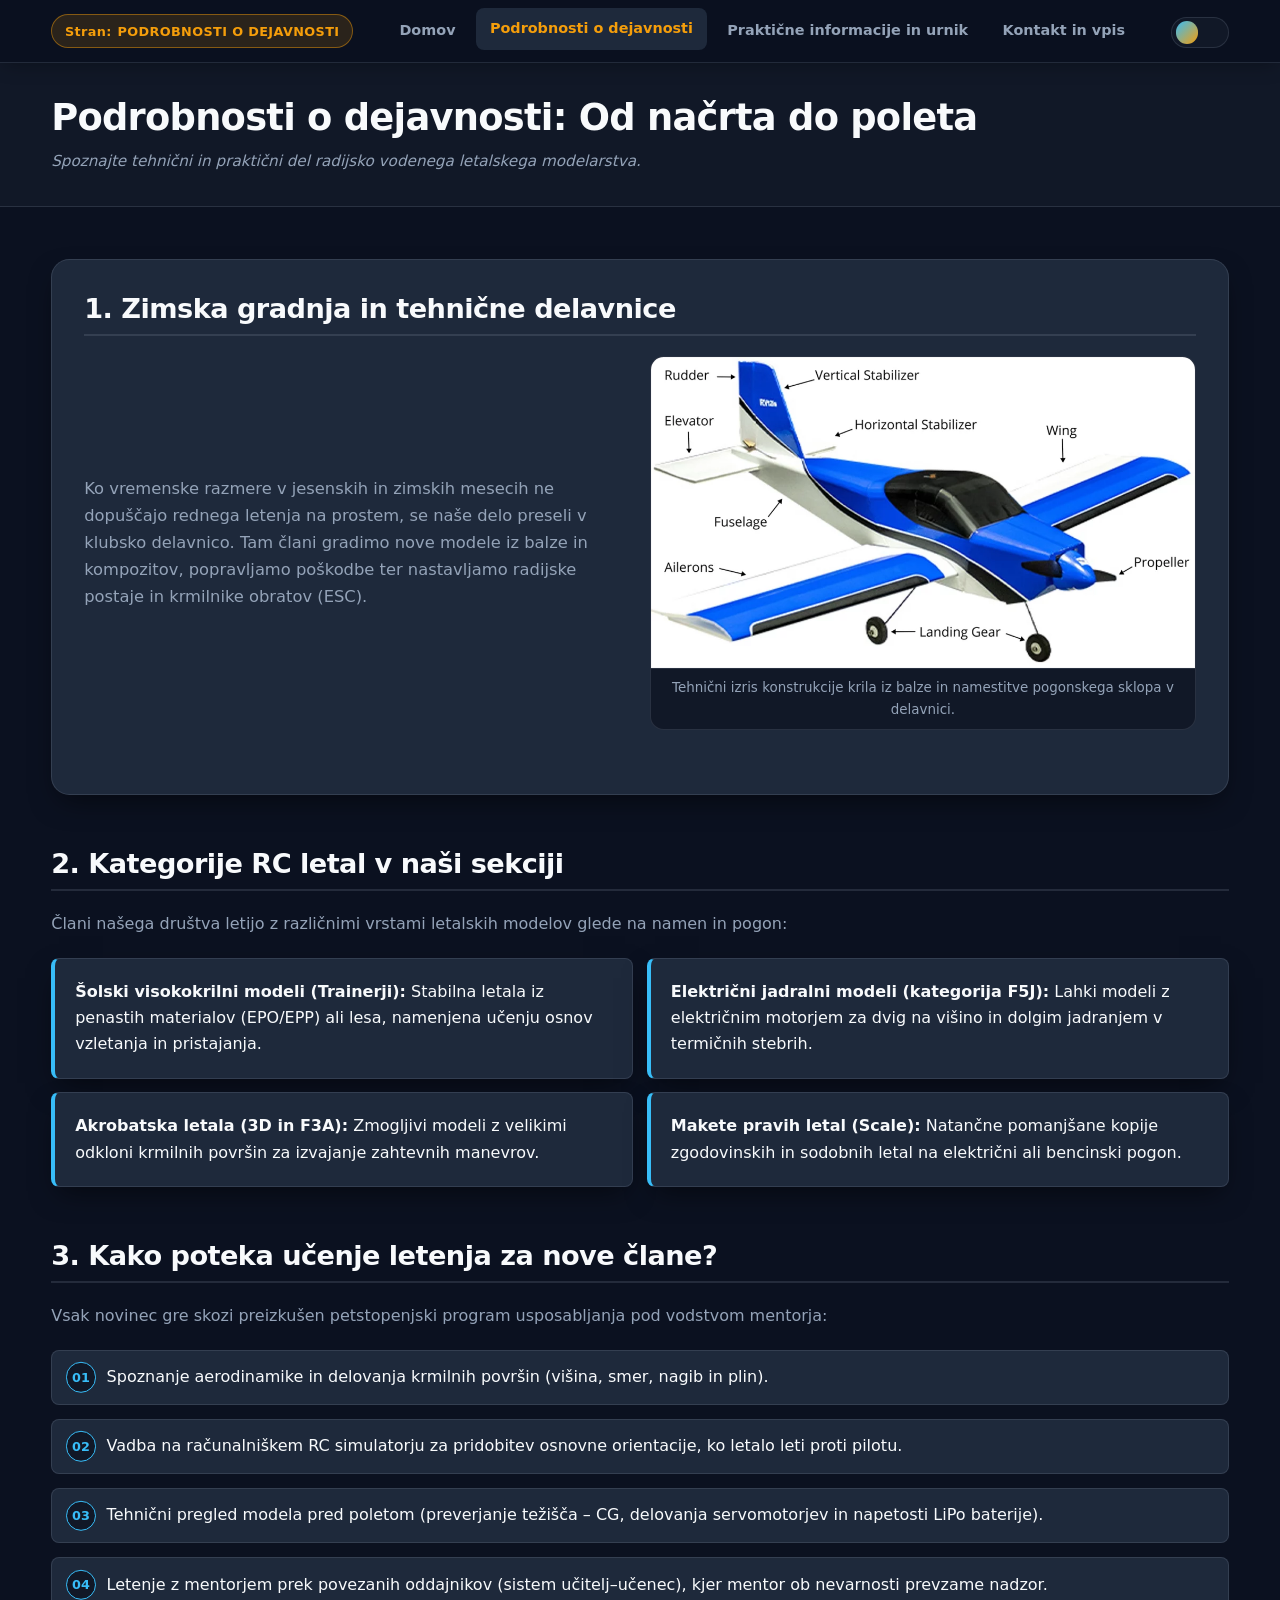
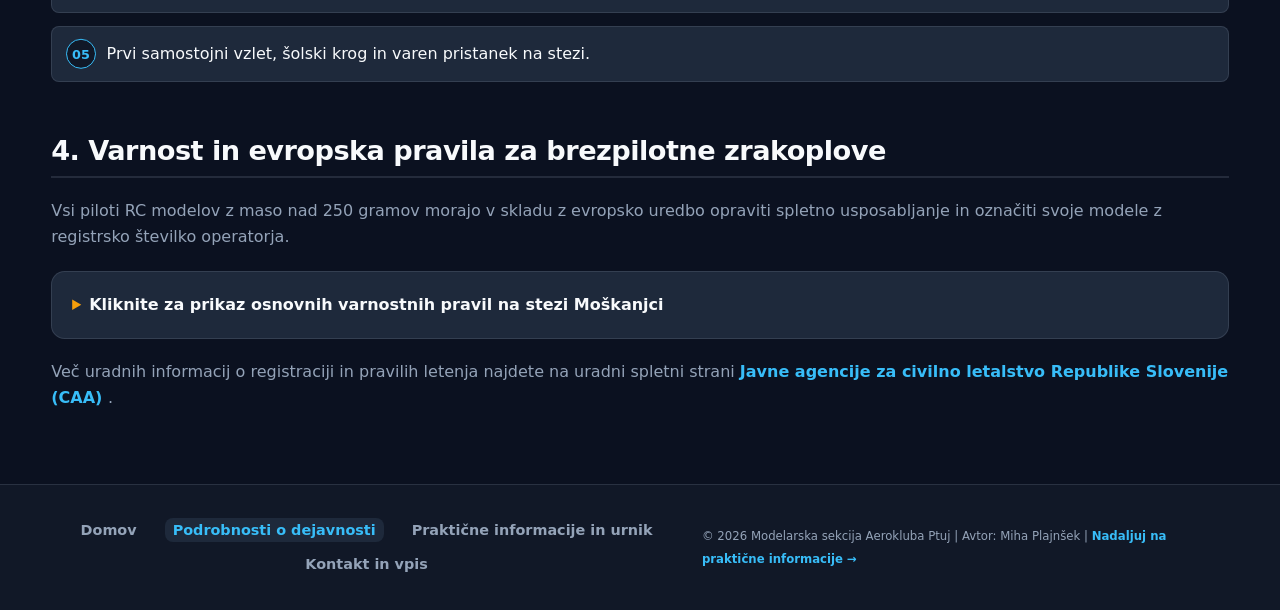
==== dejavnost.html @ 010ddc5e "CSS in popravki alt pri slikah" ====
<!DOCTYPE html>
<html lang="sl">
<head>
    <meta charset="UTF-8">
    <meta name="viewport" content="width=device-width, initial-scale=1.0">
    <meta name="description" content="Podrobna predstavitev dejavnosti RC modelarstva: kategorije letal, potek delavnic in varnostna pravila letenja.">
    <meta name="author" content="Miha Plajnšek">
    <title>RC Modelarstvo Ptuj – Podrobnosti o dejavnosti</title>
    <!-- // Skupna CSS datoteka -->
    <link rel="stylesheet" href="CSS/style.css">
    <!-- // Unikatna CSS datoteka za podstran Dejavnost -->
    <link rel="stylesheet" href="CSS/dejavnost.css">
</head>
<body>

    <!--
    //**********************************************************
    // Pripeta zgornja vrstica (Sticky Top Bar):               *
    // Rumeni napis trenutne strani, Pure-CSS DDL meni in tema *
    //**********************************************************
    -->
    <nav class="pripeta-vrstica" aria-label="Glavna navigacija">
        <div class="vsebnik pripeta-notranjost">
            <!-- // Rumeni napis, ki je vedno pripet na vrhu in kaže trenutno stran -->
            <span class="znacka-sekcije">Stran: <strong>Podrobnosti o dejavnosti</strong></span>

            <div class="pripeta-kontrole">
                <!-- // Pure-CSS DDL (spustni meni) za mobilne zaslone brez JS -->
                <input type="checkbox" id="meni-ddl-stikalo" class="skrit-checkbox" aria-label="Odpri navigacijski meni">
                <label for="meni-ddl-stikalo" class="meni-ddl-gumb">
                    <span class="ddl-tekst">Meni</span>
                    <span class="ddl-puscica" aria-hidden="true"></span>
                </label>

                <!-- // Pure-CSS Light/Dark stikalo brez JavaScripta -->
                <div class="tema-preklopnik">
                    <input type="checkbox" id="tema-stikalo" class="skrit-checkbox" aria-label="Preklopi med temnim in svetlim načinom">
                    <label for="tema-stikalo" class="tema-oznaka" title="Preklopi svetli / temni način">
                        <span class="tema-ikona" aria-hidden="true"></span>
                        <span class="tema-ikona" aria-hidden="true"></span>
                        <span class="tema-kroglica"></span>
                    </label>
                </div>
            </div>

            <!-- // Navigacijske povezave (DDL spustni seznam na mobilu, vrstica na namizju) -->
            <ul class="nav-seznam">
                <li><a href="index.html">Domov</a></li>
                <li><a href="dejavnost.html" aria-current="page" class="aktiven">Podrobnosti o dejavnosti</a></li>
                <li><a href="informacije.html">Praktične informacije in urnik</a></li>
                <li><a href="kontakt.html">Kontakt in vpis</a></li>
            </ul>
        </div>
    </nav>

    <!--
    //**********************************************************
    // Glava strani z naslovom (se normalno odrola ob drsenju) *
    //**********************************************************
    -->
    <header class="glava-strani">
        <div class="vsebnik glava-vrstica">
            <div class="glava-naslovni-del">
                <h1 id="dejavnost-glavni-naslov">Podrobnosti o dejavnosti: Od načrta do poleta</h1>
                <p id="dejavnost-podnaslov" class="glava-podnaslov"><em>Spoznajte tehnični in praktični del radijsko vodenega letalskega modelarstva.</em></p>
            </div>
        </div>
    </header>

    <!--
    //**********************************************************
    // Glavna vsebina podstrani Dejavnost (dejavnost.html)     *
    //**********************************************************
    -->
    <main class="vsebnik">

        <!-- // 1. SKLOP: Kombinacija slike in besedila + tehnična skica -->
        <section id="delavnica">
            <h2 id="naslov-delavnica">1. Zimska gradnja in tehnične delavnice</h2>

            <div id="delavnica-slika-besedilo">
                <div id="delavnica-opisni-del">
                    <p id="odstavek-delavnica">
                        Ko vremenske razmere v jesenskih in zimskih mesecih ne dopuščajo rednega letenja na prostem, 
                        se naše delo preseli v klubsko delavnico. Tam člani gradimo nove modele iz balze in kompozitov, 
                        popravljamo poškodbe ter nastavljamo radijske postaje in krmilnike obratov (ESC).
                    </p>
                </div>

                <figure id="delavnica-fotografija">
                    <img 
                        id="slika-delavnica" 
                        src="Slike/rc-plane.webp" 
                        alt=" [ Propeler in brezkrtačni motor ]
                                       |
                                     __|__
               Krilo (nagib) -------/  |  \------- Krilo (nagib)
                ===================[ TRUP ]===================
                                       |
                                       |--- Trup (baterija LiPo + sprejemnik)
                                       |
                              ---------+--------- Višinsko krmilo
                                       |
                                  Smerno krmilo">
                    <figcaption id="opis-slike-delavnica">
                        Tehnični izris konstrukcije krila iz balze in namestitve pogonskega sklopa v delavnici.
                    </figcaption>
                </figure>
            </div>
        </section>

        <!-- // 2. SKLOP: Kategorije RC letal (oblikovan neurejen seznam) -->
        <section id="kategorije-modelov">
            <h2 id="naslov-kategorije">2. Kategorije RC letal v naši sekciji</h2>
            <p id="uvod-kategorije">Člani našega društva letijo z različnimi vrstami letalskih modelov glede na namen in pogon:</p>
            <ul id="seznam-kategorij">
                <li id="kategorija-trainer"><strong>Šolski visokokrilni modeli (Trainerji):</strong> Stabilna letala iz penastih materialov (EPO/EPP) ali lesa, namenjena učenju osnov vzletanja in pristajanja.</li>
                <li id="kategorija-f5j"><strong>Električni jadralni modeli (kategorija F5J):</strong> Lahki modeli z električnim motorjem za dvig na višino in dolgim jadranjem v termičnih stebrih.</li>
                <li id="kategorija-3d"><strong>Akrobatska letala (3D in F3A):</strong> Zmogljivi modeli z velikimi odkloni krmilnih površin za izvajanje zahtevnih manevrov.</li>
                <li id="kategorija-scale"><strong>Makete pravih letal (Scale):</strong> Natančne pomanjšane kopije zgodovinskih in sodobnih letal na električni ali bencinski pogon.</li>
            </ul>
        </section>

        <!-- // 3. SKLOP: Šola letenja (oblikovan oštevilčen seznam korakov) -->
        <section id="sola-letenja">
            <h2 id="naslov-sola">3. Kako poteka učenje letenja za nove člane?</h2>
            <p id="uvod-sola">Vsak novinec gre skozi preizkušen petstopenjski program usposabljanja pod vodstvom mentorja:</p>
            <ol id="koraki-ucenja">
                <li id="korak-1">Spoznanje aerodinamike in delovanja krmilnih površin (višina, smer, nagib in plin).</li>
                <li id="korak-2">Vadba na računalniškem RC simulatorju za pridobitev osnovne orientacije, ko letalo leti proti pilotu.</li>
                <li id="korak-3">Tehnični pregled modela pred poletom (preverjanje težišča – CG, delovanja servomotorjev in napetosti LiPo baterije).</li>
                <li id="korak-4">Letenje z mentorjem prek povezanih oddajnikov (sistem učitelj–učenec), kjer mentor ob nevarnosti prevzame nadzor.</li>
                <li id="korak-5">Prvi samostojni vzlet, šolski krog in varen pristanek na stezi.</li>
            </ol>
        </section>

        <!-- // 4. SKLOP: Zakonodaja in varnostna pravila (details harmonika brez JS) -->
        <section id="zakonodaja">
            <h2 id="naslov-zakonodaja">4. Varnost in evropska pravila za brezpilotne zrakoplove</h2>
            <p id="uvod-zakonodaja">
                Vsi piloti RC modelov z maso nad 250 gramov morajo v skladu z evropsko uredbo opraviti 
                spletno usposabljanje in označiti svoje modele z registrsko številko operatorja.
            </p>
            <details id="varnostna-harmonika">
                <summary id="varnostni-povzetek"><strong>Kliknite za prikaz osnovnih varnostnih pravil na stezi Moškanjci</strong></summary>
                <ul id="seznam-varnostnih-pravil">
                    <li id="pravilo-1">Najvišja dovoljena višina letenja v coni letališča je 120 metrov nad terenom.</li>
                    <li id="pravilo-2">Prepovedano je letenje nad parkiriščem, hangarji in skupinami ljudi.</li>
                    <li id="pravilo-3">Pred vklopom oddajnika in priklopom pogonske baterije mora pilot preveriti prostost vzletne steze.</li>
                </ul>
            </details>
            <p id="caa-povezava-odstavek">
                Več uradnih informacij o registraciji in pravilih letenja najdete na uradni spletni strani 
                <a href="https://www.caa.si/brezpilotni-zrakoplovi.html" id="zunanja-povezava-caa" target="_blank" rel="noopener noreferrer">
                    Javne agencije za civilno letalstvo Republike Slovenije (CAA)
                </a>.
            </p>
        </section>

    </main>

    <!--
    //**********************************************************
    // Noga spletne strani s spodnjo (footer) navigacijo       *
    //**********************************************************
    -->
    <footer class="noga-strani">
        <div class="vsebnik noga-notranjost">
            <nav class="noga-navigacija" aria-label="Spodnja navigacija">
                <ul class="noga-seznam">
                    <li><a href="index.html">Domov</a></li>
                    <li><a href="dejavnost.html" aria-current="page" class="aktiven">Podrobnosti o dejavnosti</a></li>
                    <li><a href="informacije.html">Praktične informacije in urnik</a></li>
                    <li><a href="kontakt.html">Kontakt in vpis</a></li>
                </ul>
            </nav>
            <p class="noga-avtorske">
                <small>&copy; 2026 Modelarska sekcija Aerokluba Ptuj | Avtor: Miha Plajnšek | <a href="informacije.html">Nadaljuj na praktične informacije &rarr;</a></small>
            </p>
        </div>
    </footer>

</body>
</html>
---- CSS/style.css ----
/*
//**********************************************************
// Skupna CSS datoteka (CSS/style.css)                     *
// Projekt: Modelarska sekcija Aerokluba Ptuj - RC Letala  *
// Avtor: Miha Plajnšek                                    *
//**********************************************************
*/

/*
//**********************************************************
// 1. CSS spremenljivke: Barvna paleta, tipografija, razmiki*
// Privzeta tema: Sleek Aviation Dark Mode                 *
//**********************************************************
*/
:root {
    /* // Barvna paleta - Temni način (privzeto) */
    --barva-ozadje: #0b1120;
    --barva-povrsina: #111827;
    --barva-kartica: #1e293b;
    --barva-glava: rgba(11, 17, 32, 0.90);
    --barva-besedilo: #f8fafc;
    --barva-besedilo-sekundarno: #94a3b8;
    --barva-primarna: #38bdf8;
    --barva-primarna-temna: #0284c7;
    --barva-sekundarna: #f59e0b;
    --barva-rob: rgba(148, 163, 184, 0.18);
    --barva-fokus: rgba(56, 189, 248, 0.35);
    --senca-kartica: 0 12px 28px -8px rgba(0, 0, 0, 0.55);

    /* // Sistem razmikov (Spacing scale) */
    --razmik-xs: 0.5rem;
    --razmik-sm: 0.85rem;
    --razmik-md: 1.25rem;
    --razmik-lg: 2rem;
    --razmik-xl: 3.25rem;

    /* // Tipografija in zaobljenost */
    --pisava-osnovna: 'Inter', system-ui, -apple-system, BlinkMacSystemFont, 'Segoe UI', Roboto, sans-serif;
    --pisava-mono: 'JetBrains Mono', 'Fira Code', Consolas, monospace;
    --radij-sm: 0.5rem;
    --radij-md: 0.85rem;
    --radij-lg: 1.15rem;
    --sirina-vsebine: 1180px;
    --prehod: 0.25s cubic-bezier(0.4, 0, 0.2, 1);
}

/*
//**********************************************************
// 2. Pure CSS preklop na Svetli način (Light Mode)        *
// Uporablja sodoben CSS selektor :has() brez JavaScripta  *
//**********************************************************
*/
:root:has(#tema-stikalo:checked) {
    --barva-ozadje: #f8fafc;
    --barva-povrsina: #e2e8f0;
    --barva-kartica: #ffffff;
    --barva-glava: rgba(248, 250, 252, 0.92);
    --barva-besedilo: #0f172a;
    --barva-besedilo-sekundarno: #475569;
    --barva-primarna: #0284c7;
    --barva-primarna-temna: #0369a1;
    --barva-sekundarna: #d97706;
    --barva-rob: rgba(15, 23, 42, 0.14);
    --barva-fokus: rgba(2, 132, 199, 0.28);
    --senca-kartica: 0 10px 24px -6px rgba(15, 23, 42, 0.08);
}

/*
//**********************************************************
// 3. Osnovna ponastavitev in globalne nastavitve          *
//**********************************************************
*/
*,
*::before,
*::after {
    box-sizing: border-box;
    margin: 0;
    padding: 0;
}

html {
    scroll-behavior: smooth;
    font-size: 16px;
}

body {
    font-family: var(--pisava-osnovna);
    background-color: var(--barva-ozadje);
    color: var(--barva-besedilo);
    line-height: 1.65;
    min-height: 100vh;
    display: flex;
    flex-direction: column;
    overflow-x: hidden;
    transition: background-color var(--prehod), color var(--prehod);
}

/* // Prilagodljive slike (brez neželenega vodoravnega pomikanja) */
img,
svg {
    max-width: 100%;
    height: auto;
    display: block;
}

/* // Osnovna vizualna hierarhija naslovov in besedila */
h1, h2, h3 {
    line-height: 1.25;
    font-weight: 800;
    letter-spacing: -0.02em;
    color: var(--barva-besedilo);
}

h1 {
    font-size: clamp(1.5rem, 4vw, 2.3rem);
    margin-bottom: var(--razmik-xs);
}

h2 {
    font-size: clamp(1.25rem, 3vw, 1.7rem);
    margin-bottom: var(--razmik-md);
    padding-bottom: var(--razmik-xs);
    border-bottom: 2px solid var(--barva-rob);
    display: flex;
    align-items: center;
    gap: var(--razmik-xs);
}

h3 {
    font-size: 1.2rem;
    margin-bottom: var(--razmik-xs);
    color: var(--barva-primarna);
}

p {
    margin-bottom: var(--razmik-md);
    color: var(--barva-besedilo-sekundarno);
}

strong {
    color: var(--barva-besedilo);
}

a {
    color: var(--barva-primarna);
    text-decoration: none;
    font-weight: 600;
    transition: color var(--prehod), transform var(--prehod);
}

a:hover {
    color: var(--barva-sekundarna);
}

a:focus-visible {
    outline: 3px solid var(--barva-primarna);
    outline-offset: 3px;
    border-radius: 4px;
}

/* // Glavni vsebnik vsebine */
.vsebnik {
    width: min(var(--sirina-vsebine), 92%);
    margin-inline: auto;
}

main.vsebnik {
    flex: 1;
    padding-block: var(--razmik-lg);
    display: flex;
    flex-direction: column;
    gap: var(--razmik-xl);
}

/*
//**********************************************************
// 4. Pripeta zgornja vrstica (Sticky Top Bar)             *
// Na mobilu pripeta SAMO rumena značka strani + DDL meni, *
// medtem ko se velika glava z naslovom normalno odrola!   *
//**********************************************************
*/
.pripeta-vrstica {
    position: sticky;
    top: 0;
    z-index: 1000;
    background: var(--barva-glava);
    backdrop-filter: blur(14px);
    border-bottom: 1px solid var(--barva-rob);
    box-shadow: 0 4px 20px -4px rgba(0, 0, 0, 0.35);
}

.pripeta-notranjost {
    display: flex;
    flex-wrap: wrap;
    align-items: center;
    justify-content: space-between;
    gap: var(--razmik-xs);
    padding-block: 0.6rem;
}

/* // Rumeni napis (značka), ki kaže na kateri strani se nahajaš */
.znacka-sekcije {
    display: inline-flex;
    align-items: center;
    gap: 0.35rem;
    font-size: 0.8rem;
    font-weight: 700;
    letter-spacing: 0.03em;
    color: var(--barva-sekundarna);
    background: rgba(245, 158, 11, 0.14);
    border: 1px solid rgba(245, 158, 11, 0.45);
    padding: 0.35rem 0.8rem;
    border-radius: 999px;
    white-space: nowrap;
}

.znacka-sekcije strong {
    color: var(--barva-sekundarna);
    text-transform: uppercase;
}

/* // Desni sklop kontrol v pripeti vrstici (DDL gumb + stikalo za temo) */
.pripeta-kontrole {
    display: flex;
    align-items: center;
    gap: 0.55rem;
}

.skrit-checkbox {
    position: absolute;
    opacity: 0;
    width: 0;
    height: 0;
}

/* // Pure-CSS DDL (Dropdown) gumb za mobilno navigacijo */
.meni-ddl-gumb {
    display: inline-flex;
    align-items: center;
    gap: 0.4rem;
    padding: 0.38rem 0.85rem;
    background: var(--barva-kartica);
    color: var(--barva-besedilo);
    border: 1px solid var(--barva-rob);
    border-radius: 999px;
    font-size: 0.84rem;
    font-weight: 700;
    cursor: pointer;
    user-select: none;
    transition: border-color var(--prehod), background-color var(--prehod), color var(--prehod);
}

.meni-ddl-gumb:hover {
    border-color: var(--barva-primarna);
    color: var(--barva-primarna);
}

.ddl-puscica {
    display: inline-block;
    font-size: 0.8rem;
    transition: transform var(--prehod);
}

/* // Ko je DDL odklopljen, zavrti puščico in obarvaj gumb */
#meni-ddl-stikalo:checked + .meni-ddl-gumb {
    border-color: var(--barva-sekundarna);
    color: var(--barva-sekundarna);
    background: rgba(245, 158, 11, 0.12);
}

#meni-ddl-stikalo:checked + .meni-ddl-gumb .ddl-puscica {
    transform: rotate(180deg);
}

/* // Stikalo za preklop teme (Light / Dark) */
.tema-oznaka {
    position: relative;
    display: inline-flex;
    align-items: center;
    justify-content: space-between;
    width: 3.6rem;
    height: 1.9rem;
    padding: 0.22rem 0.4rem;
    background: var(--barva-povrsina);
    border: 1px solid var(--barva-rob);
    border-radius: 999px;
    cursor: pointer;
    user-select: none;
    transition: border-color var(--prehod), box-shadow var(--prehod);
}

.tema-oznaka:hover {
    border-color: var(--barva-primarna);
    box-shadow: 0 0 12px var(--barva-fokus);
}

.tema-ikona {
    font-size: 0.8rem;
    z-index: 1;
    line-height: 1;
}

.tema-kroglica {
    position: absolute;
    top: 0.2rem;
    left: 0.22rem;
    width: 1.38rem;
    height: 1.38rem;
    border-radius: 50%;
    background: linear-gradient(135deg, var(--barva-primarna), var(--barva-sekundarna));
    transition: transform var(--prehod);
}

#tema-stikalo:checked + .tema-oznaka .tema-kroglica {
    transform: translateX(1.65rem);
}

/* // Spustni DDL seznam strani na mobilnih napravah (privzeto zaprt) */
.nav-seznam {
    list-style: none;
    width: 100%;
    display: none;
    flex-direction: column;
    gap: 0.35rem;
    margin-top: 0.5rem;
    padding: 0.65rem;
    background: var(--barva-povrsina);
    border: 1px solid var(--barva-rob);
    border-radius: var(--radij-md);
    box-shadow: var(--senca-kartica);
}

/* // Ko uporabnik klikne na DDL gumb, se seznam prikaže */
.pripeta-notranjost:has(#meni-ddl-stikalo:checked) .nav-seznam {
    display: flex;
}

.nav-seznam a {
    display: block;
    padding: 0.55rem 0.9rem;
    border-radius: var(--radij-sm);
    color: var(--barva-besedilo-sekundarno);
    font-size: 0.9rem;
    transition: background-color var(--prehod), color var(--prehod), transform var(--prehod);
}

.nav-seznam a:hover,
.nav-seznam a.aktiven,
.nav-seznam a[aria-current="page"] {
    background: var(--barva-kartica);
    color: var(--barva-sekundarna);
    border-left: 3px solid var(--barva-sekundarna);
    transform: translateX(4px);
}

/*
//**********************************************************
// 5. Glava strani z naslovom (NI fixed/sticky, se odrola) *
//**********************************************************
*/
.glava-strani {
    background: var(--barva-povrsina);
    border-bottom: 1px solid var(--barva-rob);
    padding-block: var(--razmik-md);
}

.glava-podnaslov {
    margin-bottom: 0;
    font-size: 0.95rem;
}

/*
//**********************************************************
// 6. Skupni gumbi, kartice, polja (fieldset) in tabele    *
//**********************************************************
*/
.gumb-primarni,
.gumb-sekundarni {
    display: inline-flex;
    align-items: center;
    justify-content: center;
    padding: 0.75rem 1.4rem;
    border-radius: var(--radij-sm);
    font-weight: 700;
    font-size: 0.95rem;
    cursor: pointer;
    border: 1px solid transparent;
    transition: transform var(--prehod), box-shadow var(--prehod), background-color var(--prehod);
}

.gumb-primarni {
    background: linear-gradient(135deg, var(--barva-primarna), var(--barva-primarna-temna));
    color: #ffffff;
    box-shadow: 0 4px 15px var(--barva-fokus);
}

.gumb-primarni strong {
    color: #ffffff;
}

.gumb-primarni:hover {
    color: #ffffff;
    transform: translateY(-3px);
    box-shadow: 0 8px 22px var(--barva-fokus);
}

.gumb-sekundarni {
    background: var(--barva-kartica);
    color: var(--barva-besedilo);
    border-color: var(--barva-rob);
}

.gumb-sekundarni:hover {
    color: var(--barva-primarna);
    border-color: var(--barva-primarna);
    transform: translateY(-3px);
}

fieldset {
    background: var(--barva-kartica);
    border: 1px solid var(--barva-rob);
    border-radius: var(--radij-md);
    padding: var(--razmik-md);
    box-shadow: var(--senca-kartica);
}

legend {
    padding: 0.25rem 0.75rem;
    background: var(--barva-povrsina);
    border: 1px solid var(--barva-rob);
    border-radius: var(--radij-sm);
    color: var(--barva-primarna);
    font-size: 0.92rem;
}

/* // Drsni vsebnik za tabele na ozkih zaslonih */
.tabela-ovoj {
    width: 100%;
    overflow-x: auto;
    border-radius: var(--radij-md);
    border: 1px solid var(--barva-rob);
    background: var(--barva-kartica);
    box-shadow: var(--senca-kartica);
}

/*
//**********************************************************
// 7. Noga strani s spodnjo (footer) Flexbox navigacijo    *
//**********************************************************
*/
.noga-strani {
    background: var(--barva-povrsina);
    border-top: 1px solid var(--barva-rob);
    padding-block: var(--razmik-lg);
    margin-top: auto;
}

.noga-notranjost {
    display: flex;
    flex-direction: column;
    gap: var(--razmik-md);
    align-items: center;
    text-align: center;
}

.noga-seznam {
    list-style: none;
    display: flex;
    flex-wrap: wrap;
    justify-content: center;
    gap: var(--razmik-xs) var(--razmik-md);
}

.noga-seznam a {
    color: var(--barva-besedilo-sekundarno);
    font-size: 0.9rem;
    padding: 0.25rem 0.5rem;
    border-radius: var(--radij-sm);
}

.noga-seznam a:hover,
.noga-seznam a.aktiven {
    color: var(--barva-primarna);
    background: var(--barva-kartica);
}

.noga-avtorske {
    margin-bottom: 0;
    font-size: 0.88rem;
}

/*
//**********************************************************
// 8. Media Queries (Mobile-First odzivne prilagoditve)    *
// Mejni točki: 768px (tablice) in 1024px/1440px (namizje) *
//**********************************************************
*/
@media (min-width: 768px) {
    .glava-strani {
        padding-block: var(--razmik-lg);
    }

    fieldset {
        padding: var(--razmik-lg);
    }

    .noga-notranjost {
        flex-direction: row;
        justify-content: space-between;
        text-align: left;
    }
}

@media (min-width: 1024px) {
    /* // Na namizju skrijemo DDL gumb in prikažemo vodoravno Flexbox vrstico */
    .meni-ddl-gumb {
        display: none;
    }

    .pripeta-notranjost {
        flex-wrap: nowrap;
        padding-block: 0.65rem;
    }

    .znacka-sekcije {
        order: 1;
    }

    .nav-seznam {
        order: 2;
        display: flex !important;
        flex-direction: row;
        width: auto;
        margin-top: 0;
        padding: 0;
        background: transparent;
        border: none;
        box-shadow: none;
        gap: 0.35rem;
    }

    .nav-seznam a:hover,
    .nav-seznam a.aktiven,
    .nav-seznam a[aria-current="page"] {
        border-left: none;
        transform: translateY(-2px);
    }

    .pripeta-kontrole {
        order: 3;
    }

    main.vsebnik {
        padding-block: var(--razmik-xl);
    }
}
---- CSS/dejavnost.css ----
/*
//**********************************************************
// Unikatni stili za podstran Dejavnost (CSS/dejavnost.css)*
//**********************************************************
*/

/* // 1. Kombinacija slike in besedila v sklopu delavnice */
#delavnica {
    background: var(--barva-kartica);
    border: 1px solid var(--barva-rob);
    border-radius: var(--radij-lg);
    padding: var(--razmik-md);
    box-shadow: var(--senca-kartica);
}

#delavnica-slika-besedilo {
    display: grid;
    grid-template-columns: 1fr;
    gap: var(--razmik-md);
    align-items: center;
    margin-bottom: var(--razmik-lg);
}

#odstavek-delavnica {
    font-size: 1.02rem;
    margin-bottom: 0;
}

#delavnica-fotografija {
    background: var(--barva-povrsina);
    border: 1px solid var(--barva-rob);
    border-radius: var(--radij-md);
    overflow: hidden;
}

#opis-slike-delavnica {
    padding: var(--razmik-xs) var(--razmik-sm);
    font-size: 0.84rem;
    color: var(--barva-besedilo-sekundarno);
    text-align: center;
    border-top: 1px solid var(--barva-rob);
}

/* // Odzivna ASCII skica letala */
#skica-modela {
    background: var(--barva-povrsina);
    border: 1px solid var(--barva-rob);
    border-radius: var(--radij-md);
    padding: var(--razmik-md);
    overflow-x: auto;
}

#ascii-letalo {
    font-family: var(--pisava-mono);
    font-size: clamp(0.68rem, 1.8vw, 0.9rem);
    color: var(--barva-primarna);
    line-height: 1.35;
    margin-bottom: var(--razmik-xs);
}

#opis-skice {
    font-size: 0.88rem;
    color: var(--barva-besedilo-sekundarno);
    text-align: center;
}

/* // 2. Oblikovan seznam kategorij RC letal */
#seznam-kategorij {
    list-style: none;
    display: grid;
    grid-template-columns: 1fr;
    gap: var(--razmik-sm);
}

#kategorija-trainer,
#kategorija-f5j,
#kategorija-3d,
#kategorija-scale {
    background: var(--barva-kartica);
    border: 1px solid var(--barva-rob);
    border-left: 4px solid var(--barva-primarna);
    border-radius: var(--radij-sm);
    padding: var(--razmik-md);
    box-shadow: var(--senca-kartica);
    transition: transform var(--prehod), border-color var(--prehod);
}

#kategorija-trainer:hover,
#kategorija-f5j:hover,
#kategorija-3d:hover,
#kategorija-scale:hover {
    transform: translateX(6px);
    border-left-color: var(--barva-sekundarna);
}

/* // 3. Oblikovan oštevilčen seznam šole letenja */
#koraki-ucenja {
    list-style: none;
    counter-reset: korak-stevec;
    display: flex;
    flex-direction: column;
    gap: var(--razmik-sm);
}

#korak-1,
#korak-2,
#korak-3,
#korak-4,
#korak-5 {
    counter-increment: korak-stevec;
    position: relative;
    background: var(--barva-kartica);
    border: 1px solid var(--barva-rob);
    border-radius: var(--radij-sm);
    padding: var(--razmik-sm) var(--razmik-md) var(--razmik-sm) 3.4rem;
    transition: transform var(--prehod), border-color var(--prehod);
}

#korak-1::before,
#korak-2::before,
#korak-3::before,
#korak-4::before,
#korak-5::before {
    content: "0" counter(korak-stevec);
    position: absolute;
    left: 0.85rem;
    top: 50%;
    transform: translateY(-50%);
    width: 1.9rem;
    height: 1.9rem;
    border-radius: 50%;
    background: var(--barva-povrsina);
    border: 1px solid var(--barva-primarna);
    color: var(--barva-primarna);
    font-weight: 800;
    font-size: 0.8rem;
    display: flex;
    align-items: center;
    justify-content: center;
}

#korak-1:hover,
#korak-2:hover,
#korak-3:hover,
#korak-4:hover,
#korak-5:hover {
    transform: translateX(5px);
    border-color: var(--barva-primarna);
}

/* // 4. Varnostna pravila (details harmonika) */
#varnostna-harmonika {
    background: var(--barva-kartica);
    border: 1px solid var(--barva-rob);
    border-radius: var(--radij-md);
    padding: var(--razmik-md);
    margin-bottom: var(--razmik-md);
}

#varnostni-povzetek {
    cursor: pointer;
    color: var(--barva-sekundarna);
}

#seznam-varnostnih-pravil {
    margin-top: var(--razmik-sm);
    padding-left: 1.25rem;
    color: var(--barva-besedilo-sekundarno);
    display: flex;
    flex-direction: column;
    gap: 0.4rem;
}

@media (min-width: 768px) {
    #delavnica {
        padding: var(--razmik-lg);
    }

    #delavnica-slika-besedilo {
        grid-template-columns: 1fr 1fr;
    }

    #seznam-kategorij {
        grid-template-columns: repeat(2, 1fr);
    }
}
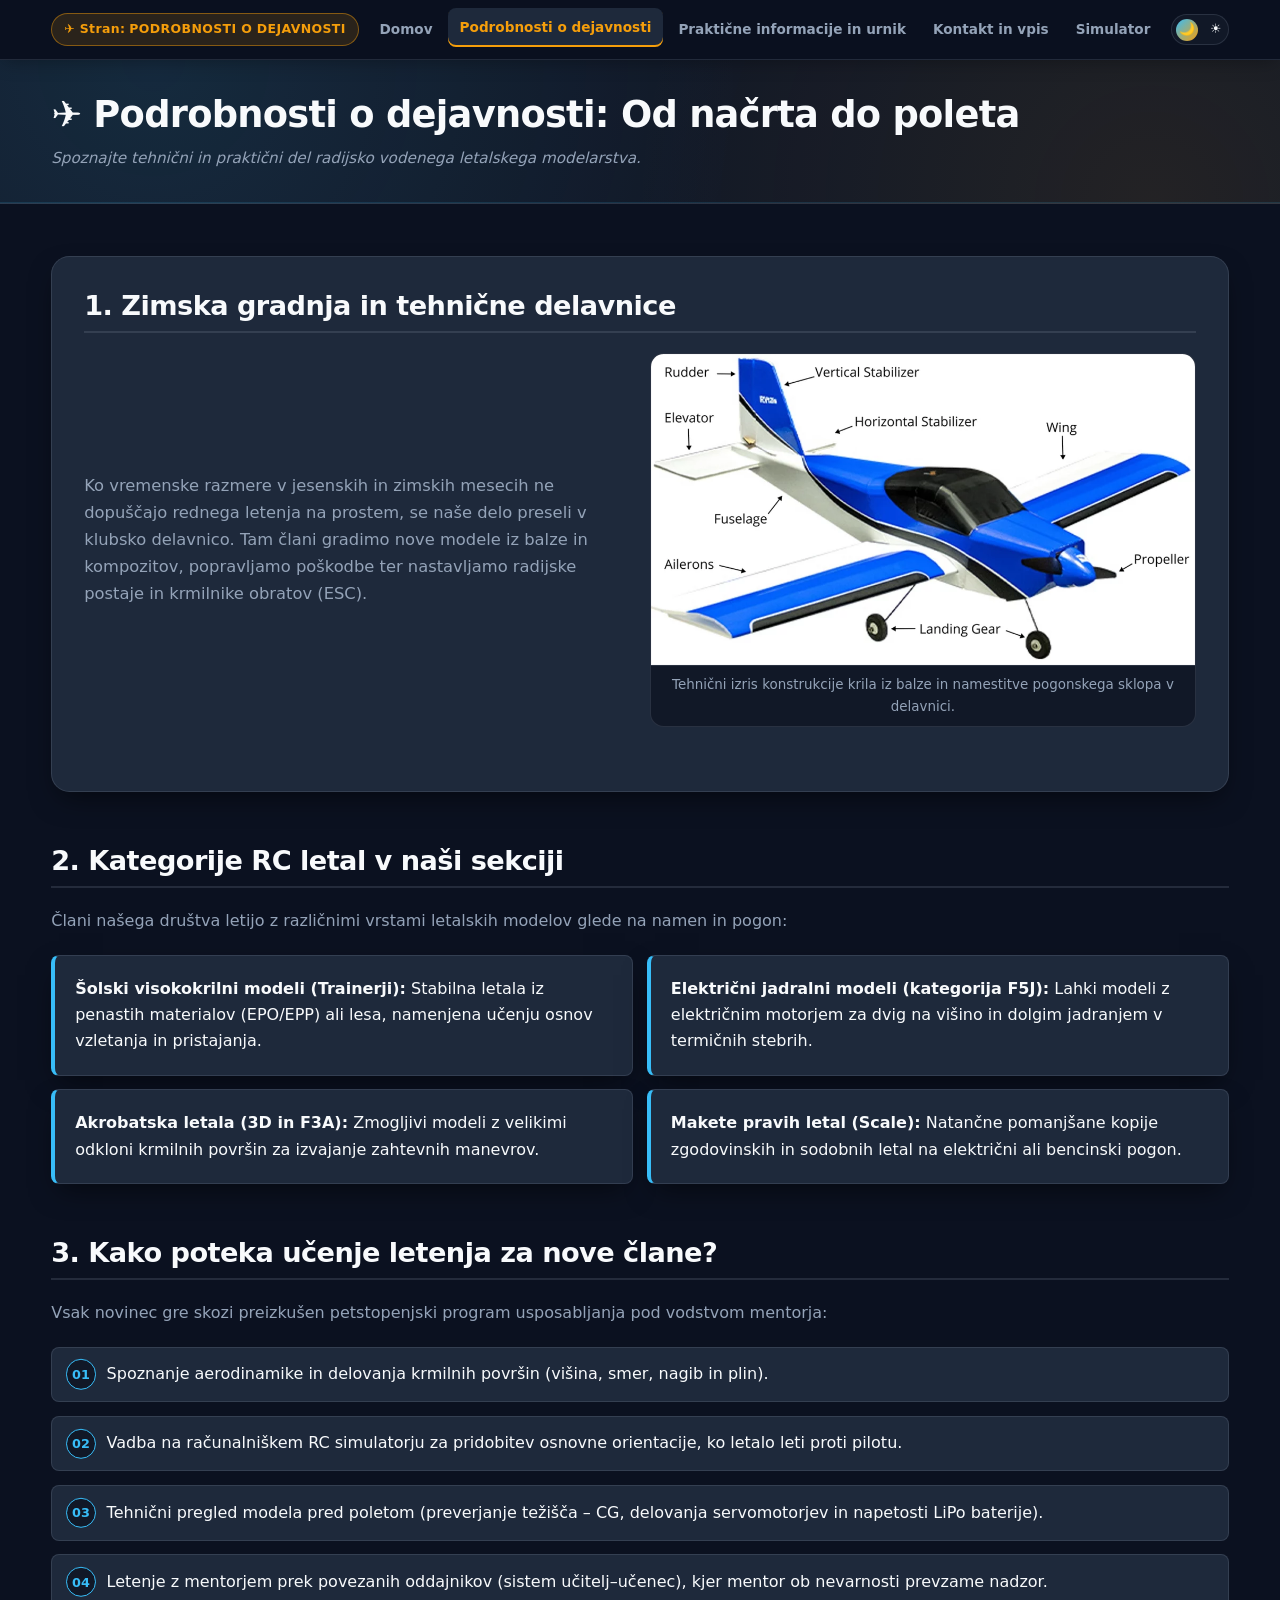
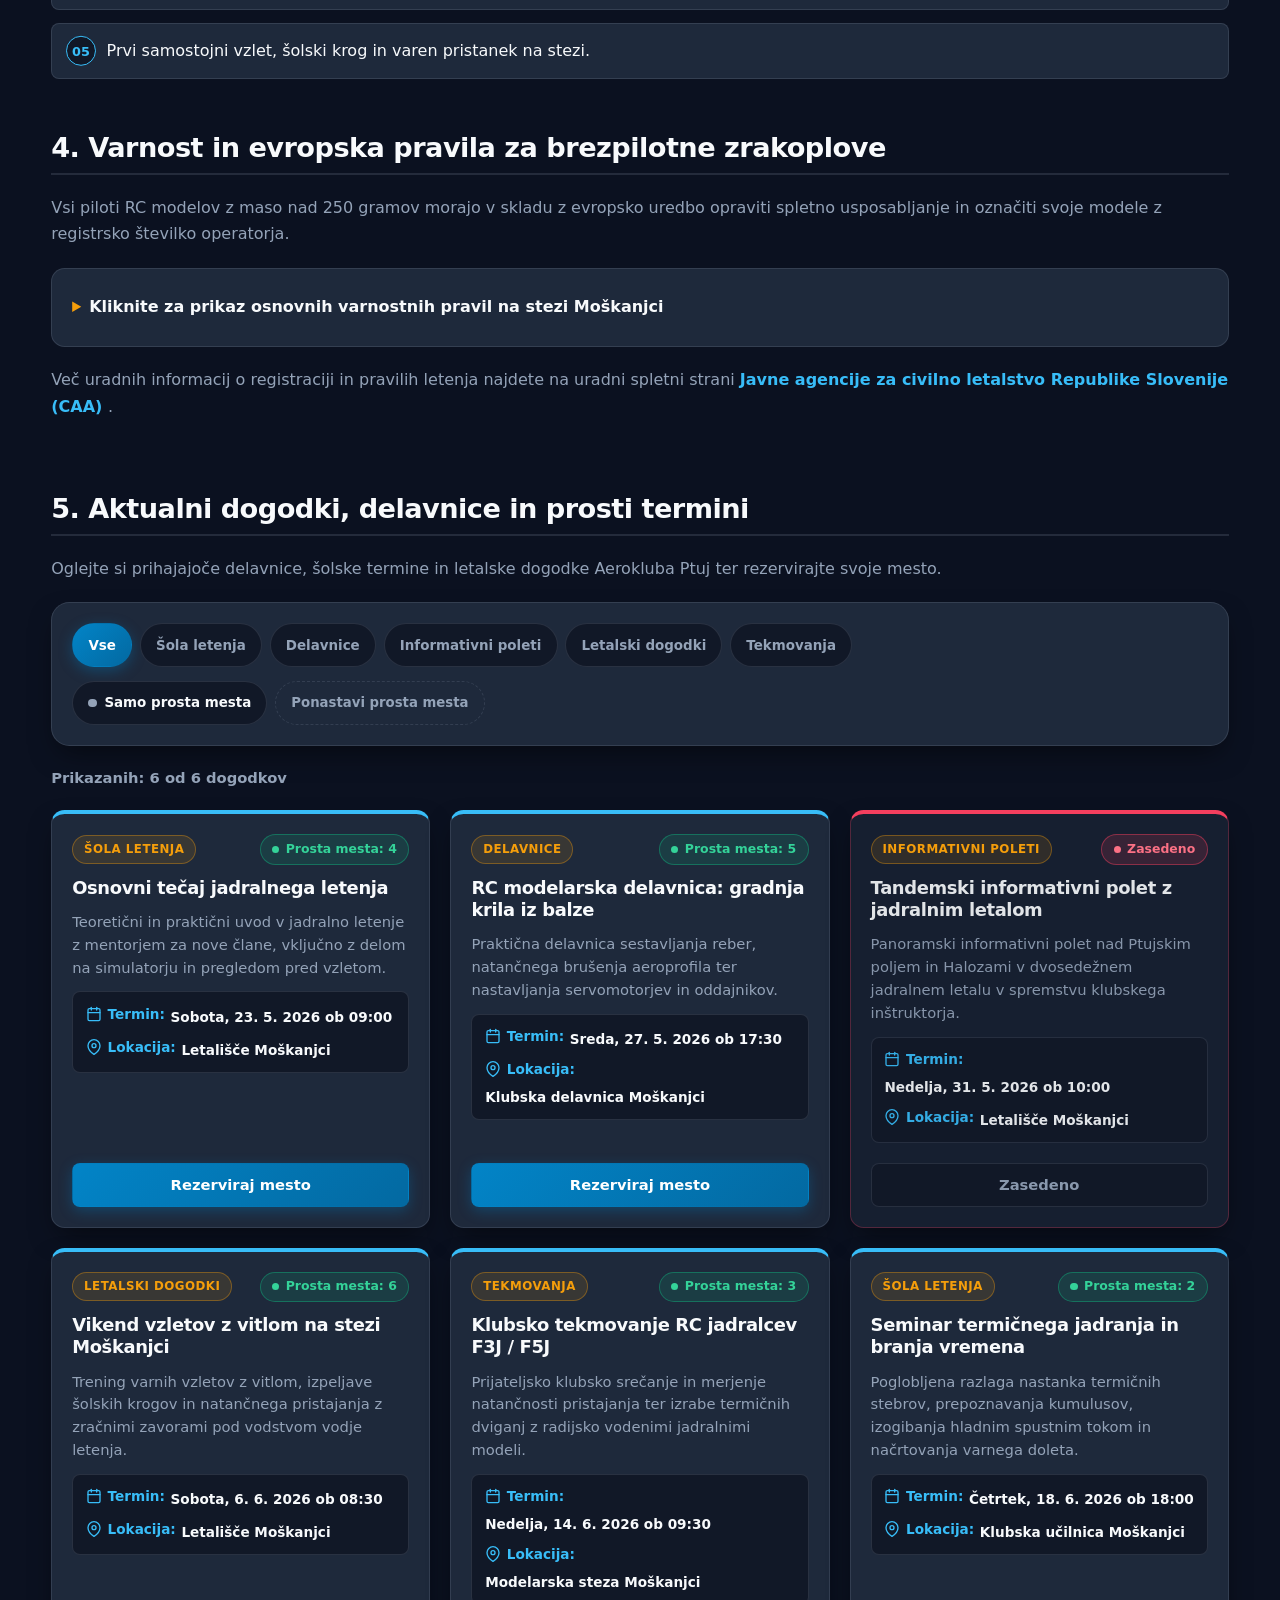
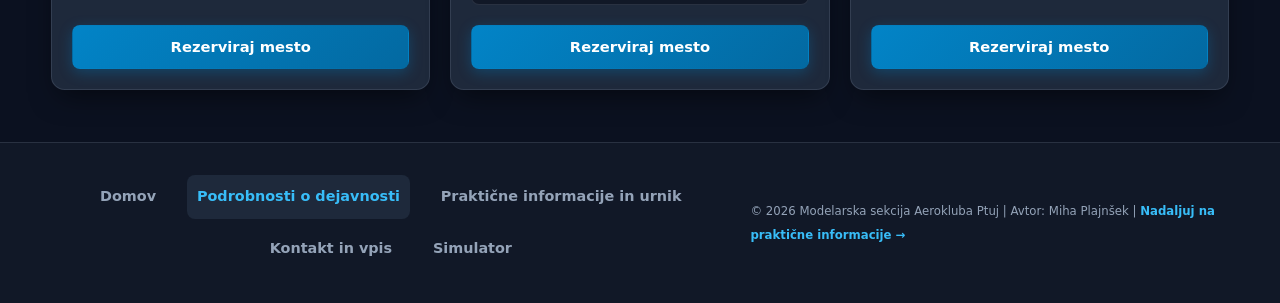
==== commit 1a461e34: "JavaScript in popravki css" ====
--- a/dejavnost.html
+++ b/dejavnost.html
@@ -10,6 +10,10 @@
     <link rel="stylesheet" href="CSS/style.css">
     <!-- // Unikatna CSS datoteka za podstran Dejavnost -->
     <link rel="stylesheet" href="CSS/dejavnost.css">
+    <!-- // Skupna JS skripta za temo in navigacijo -->
+    <script src="JS/common.js"></script>
+    <!-- // Unikatna JS skripta za podstran Dejavnost -->
+    <script src="JS/dejavnost.js" defer></script>
 </head>
 <body>
 
@@ -22,7 +26,7 @@
     <nav class="pripeta-vrstica" aria-label="Glavna navigacija">
         <div class="vsebnik pripeta-notranjost">
             <!-- // Rumeni napis, ki je vedno pripet na vrhu in kaže trenutno stran -->
-            <span class="znacka-sekcije">Stran: <strong>Podrobnosti o dejavnosti</strong></span>
+            <span class="znacka-sekcije">&#9992; Stran: <strong>Podrobnosti o dejavnosti</strong></span>
 
             <div class="pripeta-kontrole">
                 <!-- // Pure-CSS DDL (spustni meni) za mobilne zaslone brez JS -->
@@ -49,6 +53,7 @@
                 <li><a href="dejavnost.html" aria-current="page" class="aktiven">Podrobnosti o dejavnosti</a></li>
                 <li><a href="informacije.html">Praktične informacije in urnik</a></li>
                 <li><a href="kontakt.html">Kontakt in vpis</a></li>
+                <li><a href="simulator.html">Simulator</a></li>
             </ul>
         </div>
     </nav>
@@ -61,7 +66,7 @@
     <header class="glava-strani">
         <div class="vsebnik glava-vrstica">
             <div class="glava-naslovni-del">
-                <h1 id="dejavnost-glavni-naslov">Podrobnosti o dejavnosti: Od načrta do poleta</h1>
+                <h1 id="dejavnost-glavni-naslov">&#9992; Podrobnosti o dejavnosti: Od načrta do poleta</h1>
                 <p id="dejavnost-podnaslov" class="glava-podnaslov"><em>Spoznajte tehnični in praktični del radijsko vodenega letalskega modelarstva.</em></p>
             </div>
         </div>
@@ -157,6 +162,13 @@
             </p>
         </section>
 
+        <!-- // 5. SKLOP: Aktualni dogodki, delavnice in prosti termini -->
+        <section id="aktualne-dejavnosti">
+            <h2 id="naslov-aktualne-dejavnosti">5. Aktualni dogodki, delavnice in prosti termini</h2>
+            <p id="uvod-aktualne-dejavnosti">Oglejte si prihajajoče delavnice, šolske termine in letalske dogodke Aerokluba Ptuj ter rezervirajte svoje mesto.</p>
+            <div id="dejavnosti-vsebnik"></div>
+        </section>
+
     </main>
 
     <!--
@@ -172,6 +184,7 @@
                     <li><a href="dejavnost.html" aria-current="page" class="aktiven">Podrobnosti o dejavnosti</a></li>
                     <li><a href="informacije.html">Praktične informacije in urnik</a></li>
                     <li><a href="kontakt.html">Kontakt in vpis</a></li>
+                    <li><a href="simulator.html">Simulator</a></li>
                 </ul>
             </nav>
             <p class="noga-avtorske">
--- a/CSS/style.css
+++ b/CSS/style.css
@@ -26,6 +26,9 @@
     --barva-rob: rgba(148, 163, 184, 0.18);
     --barva-fokus: rgba(56, 189, 248, 0.35);
     --senca-kartica: 0 12px 28px -8px rgba(0, 0, 0, 0.55);
+    --barva-uspeh: #10b981;
+    --barva-napaka: #f43f5e;
+    --barva-opozorilo: #f59e0b;
 
     /* // Sistem razmikov (Spacing scale) */
     --razmik-xs: 0.5rem;
@@ -46,23 +49,27 @@
 
 /*
 //**********************************************************
-// 2. Pure CSS preklop na Svetli način (Light Mode)        *
-// Uporablja sodoben CSS selektor :has() brez JavaScripta  *
-//**********************************************************
-*/
-:root:has(#tema-stikalo:checked) {
+// 2. Preklop na Svetli način (Light Mode)                 *
+// Podpira JS data-theme="light" in Pure-CSS :has() rezerv.*
+//**********************************************************
+*/
+:root[data-theme="light"],
+:root:not([data-theme]):has(#tema-stikalo:checked) {
     --barva-ozadje: #f8fafc;
     --barva-povrsina: #e2e8f0;
     --barva-kartica: #ffffff;
     --barva-glava: rgba(248, 250, 252, 0.92);
     --barva-besedilo: #0f172a;
     --barva-besedilo-sekundarno: #475569;
-    --barva-primarna: #0284c7;
-    --barva-primarna-temna: #0369a1;
-    --barva-sekundarna: #d97706;
+    --barva-primarna: #0369a1;
+    --barva-primarna-temna: #075985;
+    --barva-sekundarna: #b45309;
     --barva-rob: rgba(15, 23, 42, 0.14);
     --barva-fokus: rgba(2, 132, 199, 0.28);
     --senca-kartica: 0 10px 24px -6px rgba(15, 23, 42, 0.08);
+    --barva-uspeh: #047857;
+    --barva-napaka: #e11d48;
+    --barva-opozorilo: #b45309;
 }
 
 /*
@@ -152,10 +159,58 @@
     color: var(--barva-sekundarna);
 }
 
-a:focus-visible {
+a:focus-visible,
+button:focus-visible,
+input:focus-visible,
+select:focus-visible,
+textarea:focus-visible,
+summary:focus-visible,
+[tabindex]:focus-visible {
     outline: 3px solid var(--barva-primarna);
     outline-offset: 3px;
     border-radius: 4px;
+}
+
+.skrit-checkbox:focus-visible {
+    outline: none;
+}
+
+#tema-stikalo:focus-visible + .tema-oznaka,
+#meni-ddl-stikalo:focus-visible + .meni-ddl-gumb {
+    outline: 3px solid var(--barva-primarna);
+    outline-offset: 3px;
+    border-radius: 999px;
+}
+
+main[tabindex="-1"]:focus {
+    outline: none;
+}
+
+/* // Povezava za preskok na glavno vsebino (vidna ob tipkovničnem fokusu) */
+.preskoci-na-vsebino {
+    position: fixed;
+    top: -120px;
+    left: 1rem;
+    z-index: 2000;
+    padding: 0.72rem 1.2rem;
+    background: linear-gradient(135deg, #0284c7, #0369a1);
+    color: #ffffff;
+    font-size: 0.92rem;
+    font-weight: 700;
+    border-radius: var(--radij-sm);
+    border: 2px solid #ffffff;
+    box-shadow: 0 10px 25px rgba(0, 0, 0, 0.35);
+}
+
+.preskoci-na-vsebino:hover {
+    color: #ffffff;
+}
+
+.preskoci-na-vsebino:focus,
+.preskoci-na-vsebino:focus-visible {
+    top: 0.85rem;
+    outline: 3px solid var(--barva-sekundarna);
+    outline-offset: 3px;
 }
 
 /* // Glavni vsebnik vsebine */
@@ -219,6 +274,18 @@
     text-transform: uppercase;
 }
 
+:root[data-theme="light"] .znacka-sekcije,
+:root:not([data-theme]):has(#tema-stikalo:checked) .znacka-sekcije {
+    color: #92400e;
+    background: rgba(217, 119, 6, 0.12);
+    border-color: rgba(180, 83, 9, 0.38);
+}
+
+:root[data-theme="light"] .znacka-sekcije strong,
+:root:not([data-theme]):has(#tema-stikalo:checked) .znacka-sekcije strong {
+    color: #92400e;
+}
+
 /* // Desni sklop kontrol v pripeti vrstici (DDL gumb + stikalo za temo) */
 .pripeta-kontrole {
     display: flex;
@@ -238,7 +305,8 @@
     display: inline-flex;
     align-items: center;
     gap: 0.4rem;
-    padding: 0.38rem 0.85rem;
+    min-height: 44px;
+    padding: 0.45rem 0.9rem;
     background: var(--barva-kartica);
     color: var(--barva-besedilo);
     border: 1px solid var(--barva-rob);
@@ -289,6 +357,12 @@
     transition: border-color var(--prehod), box-shadow var(--prehod);
 }
 
+.tema-oznaka::after {
+    content: "";
+    position: absolute;
+    inset: -7px 0;
+}
+
 .tema-oznaka:hover {
     border-color: var(--barva-primarna);
     box-shadow: 0 0 12px var(--barva-fokus);
@@ -311,6 +385,7 @@
     transition: transform var(--prehod);
 }
 
+:root[data-theme="light"] .tema-kroglica,
 #tema-stikalo:checked + .tema-oznaka .tema-kroglica {
     transform: translateX(1.65rem);
 }
@@ -336,7 +411,9 @@
 }
 
 .nav-seznam a {
-    display: block;
+    display: flex;
+    align-items: center;
+    min-height: 44px;
     padding: 0.55rem 0.9rem;
     border-radius: var(--radij-sm);
     color: var(--barva-besedilo-sekundarno);
@@ -359,9 +436,23 @@
 //**********************************************************
 */
 .glava-strani {
-    background: var(--barva-povrsina);
+    position: relative;
+    background:
+        radial-gradient(circle at 12% 0%, rgba(56, 189, 248, 0.11), transparent 52%),
+        radial-gradient(circle at 90% 100%, rgba(245, 158, 11, 0.08), transparent 45%),
+        var(--barva-povrsina);
     border-bottom: 1px solid var(--barva-rob);
+    box-shadow: inset 0 -1px 0 rgba(56, 189, 248, 0.14);
     padding-block: var(--razmik-md);
+}
+
+:root[data-theme="light"] .glava-strani,
+:root:not([data-theme]):has(#tema-stikalo:checked) .glava-strani {
+    background:
+        radial-gradient(circle at 12% 0%, rgba(2, 132, 199, 0.09), transparent 52%),
+        radial-gradient(circle at 90% 100%, rgba(217, 119, 6, 0.07), transparent 45%),
+        var(--barva-povrsina);
+    box-shadow: inset 0 -1px 0 rgba(2, 132, 199, 0.14);
 }
 
 .glava-podnaslov {
@@ -379,6 +470,7 @@
     display: inline-flex;
     align-items: center;
     justify-content: center;
+    min-height: 44px;
     padding: 0.75rem 1.4rem;
     border-radius: var(--radij-sm);
     font-weight: 700;
@@ -389,9 +481,9 @@
 }
 
 .gumb-primarni {
-    background: linear-gradient(135deg, var(--barva-primarna), var(--barva-primarna-temna));
+    background: linear-gradient(135deg, #0284c7, #0369a1);
     color: #ffffff;
-    box-shadow: 0 4px 15px var(--barva-fokus);
+    box-shadow: 0 4px 15px rgba(2, 132, 199, 0.34);
 }
 
 .gumb-primarni strong {
@@ -399,9 +491,15 @@
 }
 
 .gumb-primarni:hover {
+    background: linear-gradient(135deg, #0369a1, #075985);
     color: #ffffff;
     transform: translateY(-3px);
     box-shadow: 0 8px 22px var(--barva-fokus);
+}
+
+.gumb-primarni:active {
+    transform: translateY(0) scale(0.985);
+    box-shadow: 0 2px 10px var(--barva-fokus);
 }
 
 .gumb-sekundarni {
@@ -414,6 +512,10 @@
     color: var(--barva-primarna);
     border-color: var(--barva-primarna);
     transform: translateY(-3px);
+}
+
+.gumb-sekundarni:active {
+    transform: translateY(0) scale(0.985);
 }
 
 fieldset {
@@ -472,9 +574,12 @@
 }
 
 .noga-seznam a {
+    display: inline-flex;
+    align-items: center;
+    min-height: 44px;
     color: var(--barva-besedilo-sekundarno);
     font-size: 0.9rem;
-    padding: 0.25rem 0.5rem;
+    padding: 0.45rem 0.65rem;
     border-radius: var(--radij-sm);
 }
 
@@ -491,8 +596,24 @@
 
 /*
 //**********************************************************
+// 7a. Skupna animacija za nežen prihod vsebine            *
+//**********************************************************
+*/
+@keyframes pojaviSe {
+    from {
+        opacity: 0;
+        transform: translateY(10px);
+    }
+    to {
+        opacity: 1;
+        transform: translateY(0);
+    }
+}
+
+/*
+//**********************************************************
 // 8. Media Queries (Mobile-First odzivne prilagoditve)    *
-// Mejni točki: 768px (tablice) in 1024px/1440px (namizje) *
+// Mejni točki: 768px (tablice) in 1024px/1200px (namizje) *
 //**********************************************************
 */
 @media (min-width: 768px) {
@@ -519,24 +640,38 @@
 
     .pripeta-notranjost {
         flex-wrap: nowrap;
+        gap: 0.4rem;
         padding-block: 0.65rem;
     }
 
     .znacka-sekcije {
         order: 1;
+        font-size: 0.7rem;
+        padding: 0.26rem 0.48rem;
+        gap: 0.25rem;
+        flex-shrink: 0;
     }
 
     .nav-seznam {
         order: 2;
         display: flex !important;
         flex-direction: row;
+        align-items: center;
         width: auto;
         margin-top: 0;
         padding: 0;
         background: transparent;
         border: none;
         box-shadow: none;
-        gap: 0.35rem;
+        gap: 0.1rem;
+    }
+
+    .nav-seznam a {
+        display: block;
+        min-height: auto;
+        padding: 0.4rem 0.36rem;
+        font-size: 0.75rem;
+        white-space: nowrap;
     }
 
     .nav-seznam a:hover,
@@ -546,11 +681,72 @@
         transform: translateY(-2px);
     }
 
+    .nav-seznam a.aktiven,
+    .nav-seznam a[aria-current="page"] {
+        box-shadow: inset 0 -2px 0 var(--barva-sekundarna);
+    }
+
     .pripeta-kontrole {
         order: 3;
+        flex-shrink: 0;
     }
 
     main.vsebnik {
         padding-block: var(--razmik-xl);
     }
 }
+
+@media (min-width: 1200px) {
+    .pripeta-notranjost {
+        gap: var(--razmik-xs);
+    }
+
+    .znacka-sekcije {
+        font-size: 0.78rem;
+        padding: 0.34rem 0.75rem;
+    }
+
+    .nav-seznam {
+        gap: 0.25rem;
+    }
+
+    .nav-seznam a {
+        padding: 0.5rem 0.72rem;
+        font-size: 0.85rem;
+    }
+}
+
+@media (min-width: 1320px) {
+    .znacka-sekcije {
+        font-size: 0.8rem;
+        padding: 0.35rem 0.8rem;
+    }
+
+    .nav-seznam {
+        gap: 0.35rem;
+    }
+
+    .nav-seznam a {
+        padding: 0.55rem 0.88rem;
+        font-size: 0.9rem;
+    }
+}
+
+/*
+//**********************************************************
+// 9. Zmanjšano gibanje za uporabnike z občutljivostjo    *
+//**********************************************************
+*/
+@media (prefers-reduced-motion: reduce) {
+    html {
+        scroll-behavior: auto;
+    }
+
+    *,
+    *::before,
+    *::after {
+        animation-duration: 0.01ms !important;
+        animation-iteration-count: 1 !important;
+        transition-duration: 0.01ms !important;
+    }
+}
--- a/CSS/dejavnost.css
+++ b/CSS/dejavnost.css
@@ -160,6 +160,7 @@
 #varnostni-povzetek {
     cursor: pointer;
     color: var(--barva-sekundarna);
+    padding-block: 0.35rem;
 }
 
 #seznam-varnostnih-pravil {
@@ -184,3 +185,569 @@
         grid-template-columns: repeat(2, 1fr);
     }
 }
+
+/*
+//**********************************************************
+// 5. SKLOP: Aktualni dogodki, delavnice in prosti termini *
+//**********************************************************
+*/
+#dejavnosti-vsebnik {
+    display: flex;
+    flex-direction: column;
+    gap: var(--razmik-md);
+}
+
+/* // Orodna vrstica za filtre kategorij in gumbe */
+.dejavnosti-orodna-vrstica {
+    display: flex;
+    flex-direction: column;
+    gap: var(--razmik-sm);
+    padding: var(--razmik-md);
+    background: var(--barva-kartica);
+    border: 1px solid var(--barva-rob);
+    border-radius: var(--radij-lg);
+    box-shadow: var(--senca-kartica);
+}
+
+.filtri-kategorije,
+.filtri-akcije {
+    display: flex;
+    flex-wrap: wrap;
+    align-items: center;
+    gap: 0.48rem;
+}
+
+.gumb-kategorija,
+.gumb-prosta-mesta,
+.gumb-ponastavi,
+.gumb-rezerviraj {
+    display: inline-flex;
+    align-items: center;
+    justify-content: center;
+    min-height: 44px;
+    font-family: var(--pisava-osnovna);
+    font-weight: 700;
+    cursor: pointer;
+    transition: transform var(--prehod), border-color var(--prehod), background-color var(--prehod), color var(--prehod), box-shadow var(--prehod), opacity var(--prehod);
+}
+
+.gumb-kategorija {
+    padding: 0.5rem 0.95rem;
+    font-size: 0.84rem;
+    white-space: nowrap;
+    border-radius: 999px;
+    background: var(--barva-povrsina);
+    color: var(--barva-besedilo-sekundarno);
+    border: 1px solid var(--barva-rob);
+}
+
+.gumb-kategorija:hover {
+    transform: translateY(-2px);
+    color: var(--barva-primarna);
+    border-color: var(--barva-primarna);
+}
+
+.gumb-kategorija:active,
+.gumb-prosta-mesta:active,
+.gumb-ponastavi:active {
+    transform: translateY(0) scale(0.985);
+}
+
+.gumb-kategorija.aktiven {
+    background: linear-gradient(135deg, #0284c7, #0369a1);
+    color: #ffffff;
+    border-color: transparent;
+    box-shadow: 0 4px 14px rgba(2, 132, 199, 0.34);
+}
+
+.gumb-kategorija.aktiven:hover {
+    background: linear-gradient(135deg, #0369a1, #075985);
+    color: #ffffff;
+}
+
+.gumb-prosta-mesta {
+    gap: 0.45rem;
+    padding: 0.5rem 0.95rem;
+    font-size: 0.84rem;
+    white-space: nowrap;
+    border-radius: 999px;
+    background: var(--barva-povrsina);
+    color: var(--barva-besedilo);
+    border: 1px solid var(--barva-rob);
+}
+
+.gumb-prosta-mesta::before {
+    content: "";
+    width: 0.55rem;
+    height: 0.55rem;
+    border-radius: 50%;
+    background: var(--barva-besedilo-sekundarno);
+    transition: background-color var(--prehod), box-shadow var(--prehod);
+}
+
+.gumb-prosta-mesta:hover {
+    transform: translateY(-2px);
+    border-color: var(--barva-uspeh, #10b981);
+}
+
+.gumb-prosta-mesta.aktiven {
+    background: rgba(16, 185, 129, 0.16);
+    color: #34d399;
+    border-color: var(--barva-uspeh, #10b981);
+    box-shadow: 0 0 0 3px rgba(16, 185, 129, 0.18);
+}
+
+.gumb-prosta-mesta.aktiven::before {
+    background: var(--barva-uspeh, #10b981);
+    box-shadow: 0 0 8px rgba(16, 185, 129, 0.7);
+}
+
+.gumb-ponastavi {
+    padding: 0.5rem 0.95rem;
+    font-size: 0.83rem;
+    white-space: nowrap;
+    border-radius: 999px;
+    background: transparent;
+    color: var(--barva-besedilo-sekundarno);
+    border: 1px dashed var(--barva-rob);
+}
+
+.gumb-ponastavi:hover {
+    transform: translateY(-2px);
+    border-style: solid;
+    border-color: var(--barva-sekundarna);
+    color: var(--barva-sekundarna);
+    background: rgba(245, 158, 11, 0.08);
+}
+
+.gumb-kategorija:focus-visible,
+.gumb-prosta-mesta:focus-visible,
+.gumb-ponastavi:focus-visible,
+.gumb-rezerviraj:focus-visible {
+    outline: 3px solid var(--barva-primarna);
+    outline-offset: 2px;
+}
+
+/* // Vrstica s števcem in potrditvenim obvestilom */
+.dejavnosti-povzetek-vrstica {
+    display: flex;
+    flex-direction: column;
+    gap: var(--razmik-xs);
+}
+
+.dejavnosti-stevec {
+    margin-bottom: 0;
+    font-size: 0.92rem;
+    font-weight: 700;
+    color: var(--barva-besedilo-sekundarno);
+}
+
+.dejavnosti-obvestilo {
+    padding: 0.72rem 1rem;
+    border-radius: var(--radij-sm);
+    font-size: 0.9rem;
+    font-weight: 600;
+    animation: dejavnostObvestiloVhod 0.28s ease-out both;
+}
+
+.dejavnosti-obvestilo[hidden] {
+    display: none;
+}
+
+.dejavnosti-obvestilo.obvestilo-uspeh {
+    background: rgba(16, 185, 129, 0.13);
+    border: 1px solid rgba(16, 185, 129, 0.4);
+    border-left: 4px solid var(--barva-uspeh, #10b981);
+    color: #6ee7b7;
+}
+
+.dejavnosti-obvestilo.obvestilo-ponastavitev {
+    background: rgba(245, 158, 11, 0.12);
+    border: 1px solid rgba(245, 158, 11, 0.38);
+    border-left: 4px solid var(--barva-sekundarna);
+    color: var(--barva-besedilo);
+}
+
+/* // Odzivna mreža kartic (1 stolpec mobilno, 2 tablica, 3 namizje) */
+.dejavnosti-mreza {
+    display: grid;
+    grid-template-columns: 1fr;
+    gap: var(--razmik-md);
+}
+
+.dejavnosti-mreza.je-prazno {
+    grid-template-columns: 1fr;
+}
+
+.dejavnost-kartica {
+    display: flex;
+    flex-direction: column;
+    justify-content: space-between;
+    gap: var(--razmik-md);
+    padding: var(--razmik-md);
+    background: var(--barva-kartica);
+    border: 1px solid var(--barva-rob);
+    border-top: 4px solid var(--barva-primarna);
+    border-radius: var(--radij-md);
+    box-shadow: var(--senca-kartica);
+    transition: transform var(--prehod), border-color var(--prehod), box-shadow var(--prehod), opacity 0.26s ease, background-color var(--prehod);
+    animation: karticaPojaviSe 0.42s cubic-bezier(0.22, 1, 0.36, 1) both;
+    animation-delay: calc(var(--kartica-zaporedje, 0) * 55ms);
+}
+
+.dejavnost-kartica:hover {
+    transform: translateY(-5px);
+    border-color: var(--barva-primarna);
+    box-shadow: var(--senca-kartica), 0 12px 24px -12px var(--barva-fokus);
+}
+
+.dejavnost-kartica.je-zasedeno {
+    background: rgba(30, 41, 59, 0.62);
+    border-color: rgba(244, 63, 94, 0.28);
+    border-top-color: var(--barva-napaka, #f43f5e);
+}
+
+.dejavnost-kartica.je-zasedeno:hover {
+    transform: translateY(-2px);
+    border-color: rgba(244, 63, 94, 0.48);
+    box-shadow: var(--senca-kartica);
+}
+
+.dejavnost-kartica.je-zasedeno .kartica-naslov,
+.dejavnost-kartica.je-zasedeno .kartica-opis,
+.dejavnost-kartica.je-zasedeno .kartica-podrobnosti {
+    opacity: 0.9;
+}
+
+.dejavnost-kartica.kartica-rezervirana-a {
+    animation: potrditevUtripA 0.55s ease-out;
+}
+
+.dejavnost-kartica.kartica-rezervirana-b {
+    animation: potrditevUtripB 0.55s ease-out;
+}
+
+.dejavnost-kartica.kartica-odhaja {
+    opacity: 0;
+    transform: scale(0.96);
+    pointer-events: none;
+}
+
+.kartica-telo {
+    display: flex;
+    flex-direction: column;
+    gap: 0.75rem;
+}
+
+.kartica-glava {
+    display: flex;
+    flex-wrap: wrap;
+    align-items: center;
+    justify-content: space-between;
+    gap: 0.45rem;
+}
+
+.kartica-kategorija {
+    display: inline-flex;
+    align-items: center;
+    padding: 0.24rem 0.68rem;
+    border-radius: 999px;
+    font-size: 0.74rem;
+    font-weight: 700;
+    letter-spacing: 0.04em;
+    text-transform: uppercase;
+    color: var(--barva-sekundarna);
+    background: rgba(245, 158, 11, 0.12);
+    border: 1px solid rgba(245, 158, 11, 0.36);
+}
+
+.kartica-zasedenost {
+    display: inline-flex;
+    align-items: center;
+    gap: 0.4rem;
+    padding: 0.24rem 0.72rem;
+    border-radius: 999px;
+    font-size: 0.78rem;
+    font-weight: 700;
+    color: #34d399;
+    background: rgba(16, 185, 129, 0.14);
+    border: 1px solid rgba(16, 185, 129, 0.42);
+}
+
+.kartica-zasedenost::before {
+    content: "";
+    width: 0.45rem;
+    height: 0.45rem;
+    border-radius: 50%;
+    background: currentColor;
+}
+
+.kartica-zasedenost.zasedeno {
+    color: #fb7185;
+    background: rgba(244, 63, 94, 0.15);
+    border-color: rgba(244, 63, 94, 0.45);
+}
+
+.kartica-naslov {
+    margin-bottom: 0;
+    font-size: 1.12rem;
+    color: var(--barva-besedilo);
+}
+
+.kartica-opis {
+    margin-bottom: 0;
+    font-size: 0.92rem;
+    line-height: 1.55;
+    color: var(--barva-besedilo-sekundarno);
+}
+
+.kartica-podrobnosti {
+    display: flex;
+    flex-direction: column;
+    gap: 0.45rem;
+    padding: 0.65rem 0.8rem;
+    background: var(--barva-povrsina);
+    border: 1px solid var(--barva-rob);
+    border-radius: var(--radij-sm);
+}
+
+.kartica-meta-vrstica {
+    display: flex;
+    flex-wrap: wrap;
+    align-items: baseline;
+    gap: 0.35rem;
+    font-size: 0.85rem;
+}
+
+.kartica-meta-oznaka {
+    display: inline-flex;
+    align-items: center;
+    gap: 0.35rem;
+    font-weight: 700;
+    color: var(--barva-primarna);
+}
+
+.kartica-ikona {
+    flex-shrink: 0;
+}
+
+.kartica-meta-vrednost {
+    margin-left: 0;
+    color: var(--barva-besedilo);
+    font-weight: 600;
+}
+
+.kartica-noga {
+    display: flex;
+    flex-direction: column;
+    gap: 0.55rem;
+}
+
+.gumb-rezerviraj {
+    width: 100%;
+    padding: 0.72rem 1rem;
+    border-radius: var(--radij-sm);
+    border: 1px solid transparent;
+    font-size: 0.92rem;
+    background: linear-gradient(135deg, #0284c7, #0369a1);
+    color: #ffffff;
+    box-shadow: 0 4px 14px rgba(2, 132, 199, 0.32);
+}
+
+.gumb-rezerviraj:hover:not(:disabled) {
+    background: linear-gradient(135deg, #0369a1, #075985);
+    transform: translateY(-2px);
+    box-shadow: 0 8px 20px var(--barva-fokus);
+}
+
+.gumb-rezerviraj:active:not(:disabled) {
+    transform: translateY(0) scale(0.985);
+}
+
+.gumb-rezerviraj:disabled {
+    background: var(--barva-povrsina);
+    color: var(--barva-besedilo-sekundarno);
+    border-color: var(--barva-rob);
+    box-shadow: none;
+    cursor: not-allowed;
+    opacity: 0.92;
+}
+
+.kartica-potrditev {
+    margin-bottom: 0;
+    padding: 0.52rem 0.72rem;
+    border-radius: var(--radij-sm);
+    font-size: 0.82rem;
+    font-weight: 600;
+    background: rgba(16, 185, 129, 0.13);
+    border: 1px solid rgba(16, 185, 129, 0.38);
+    color: #6ee7b7;
+    animation: dejavnostObvestiloVhod 0.25s ease-out both;
+}
+
+.kartica-potrditev[hidden] {
+    display: none;
+}
+
+/* // Prazno stanje ob strogih filtrih */
+.dejavnosti-prazno {
+    display: flex;
+    flex-direction: column;
+    align-items: center;
+    text-align: center;
+    gap: var(--razmik-sm);
+    padding: var(--razmik-lg) var(--razmik-md);
+    background: var(--barva-kartica);
+    border: 1px dashed var(--barva-rob);
+    border-radius: var(--radij-md);
+}
+
+.dejavnosti-prazno-tekst {
+    margin-bottom: 0;
+    font-size: 0.98rem;
+}
+
+/* // Prilagoditve za Svetli način (Light Mode) */
+:root[data-theme="light"] .gumb-prosta-mesta.aktiven,
+:root:not([data-theme]):has(#tema-stikalo:checked) .gumb-prosta-mesta.aktiven {
+    color: #065f46;
+    background: rgba(5, 150, 105, 0.12);
+    border-color: var(--barva-uspeh, #047857);
+}
+
+:root[data-theme="light"] .gumb-ponastavi,
+:root:not([data-theme]):has(#tema-stikalo:checked) .gumb-ponastavi {
+    color: #334155;
+    border-color: rgba(15, 23, 42, 0.28);
+}
+
+:root[data-theme="light"] .gumb-ponastavi:hover,
+:root:not([data-theme]):has(#tema-stikalo:checked) .gumb-ponastavi:hover {
+    color: #92400e;
+    border-color: #b45309;
+    background: rgba(217, 119, 6, 0.10);
+}
+
+:root[data-theme="light"] .dejavnosti-obvestilo.obvestilo-uspeh,
+:root:not([data-theme]):has(#tema-stikalo:checked) .dejavnosti-obvestilo.obvestilo-uspeh,
+:root[data-theme="light"] .kartica-potrditev,
+:root:not([data-theme]):has(#tema-stikalo:checked) .kartica-potrditev {
+    color: #065f46;
+    background: rgba(5, 150, 105, 0.1);
+    border-color: rgba(5, 150, 105, 0.35);
+}
+
+:root[data-theme="light"] .kartica-kategorija,
+:root:not([data-theme]):has(#tema-stikalo:checked) .kartica-kategorija {
+    color: #92400e;
+    background: rgba(217, 119, 6, 0.1);
+    border-color: rgba(180, 83, 9, 0.35);
+}
+
+:root[data-theme="light"] .kartica-zasedenost,
+:root:not([data-theme]):has(#tema-stikalo:checked) .kartica-zasedenost {
+    color: #065f46;
+    background: rgba(5, 150, 105, 0.1);
+    border-color: rgba(4, 120, 87, 0.4);
+}
+
+:root[data-theme="light"] .kartica-zasedenost.zasedeno,
+:root:not([data-theme]):has(#tema-stikalo:checked) .kartica-zasedenost.zasedeno {
+    color: #9f1239;
+    background: rgba(225, 29, 72, 0.1);
+    border-color: rgba(190, 18, 60, 0.38);
+}
+
+:root[data-theme="light"] .dejavnost-kartica.je-zasedeno,
+:root:not([data-theme]):has(#tema-stikalo:checked) .dejavnost-kartica.je-zasedeno {
+    background: #f1f5f9;
+    border-color: rgba(225, 29, 72, 0.25);
+    border-top-color: var(--barva-napaka, #e11d48);
+}
+
+/* // Animacije kartic in potrditvenih odzivov */
+@keyframes karticaPojaviSe {
+    from {
+        opacity: 0;
+        transform: translateY(12px);
+    }
+    to {
+        opacity: 1;
+        transform: translateY(0);
+    }
+}
+
+@keyframes dejavnostObvestiloVhod {
+    from {
+        opacity: 0;
+        transform: translateY(-4px);
+    }
+    to {
+        opacity: 1;
+        transform: translateY(0);
+    }
+}
+
+@keyframes potrditevUtripA {
+    0% {
+        box-shadow: var(--senca-kartica), 0 0 0 0 rgba(16, 185, 129, 0.55);
+    }
+    60% {
+        box-shadow: var(--senca-kartica), 0 0 0 7px rgba(16, 185, 129, 0);
+    }
+    100% {
+        box-shadow: var(--senca-kartica);
+    }
+}
+
+@keyframes potrditevUtripB {
+    0% {
+        box-shadow: var(--senca-kartica), 0 0 0 0 rgba(16, 185, 129, 0.55);
+    }
+    60% {
+        box-shadow: var(--senca-kartica), 0 0 0 7px rgba(16, 185, 129, 0);
+    }
+    100% {
+        box-shadow: var(--senca-kartica);
+    }
+}
+
+@media (prefers-reduced-motion: reduce) {
+    .dejavnost-kartica,
+    .dejavnosti-obvestilo,
+    .kartica-potrditev,
+    .dejavnost-kartica.kartica-rezervirana-a,
+    .dejavnost-kartica.kartica-rezervirana-b {
+        animation: none;
+    }
+}
+
+@media (min-width: 768px) {
+    .dejavnosti-mreza {
+        grid-template-columns: repeat(2, minmax(0, 1fr));
+    }
+
+    .dejavnosti-povzetek-vrstica {
+        flex-direction: row;
+        flex-wrap: wrap;
+        align-items: center;
+        justify-content: space-between;
+    }
+}
+
+@media (min-width: 1024px) {
+    .dejavnosti-orodna-vrstica {
+        flex-direction: row;
+        flex-wrap: wrap;
+        align-items: center;
+        justify-content: space-between;
+    }
+
+    .filtri-akcije {
+        flex-shrink: 0;
+    }
+
+    .dejavnosti-mreza {
+        grid-template-columns: repeat(3, minmax(0, 1fr));
+    }
+}
